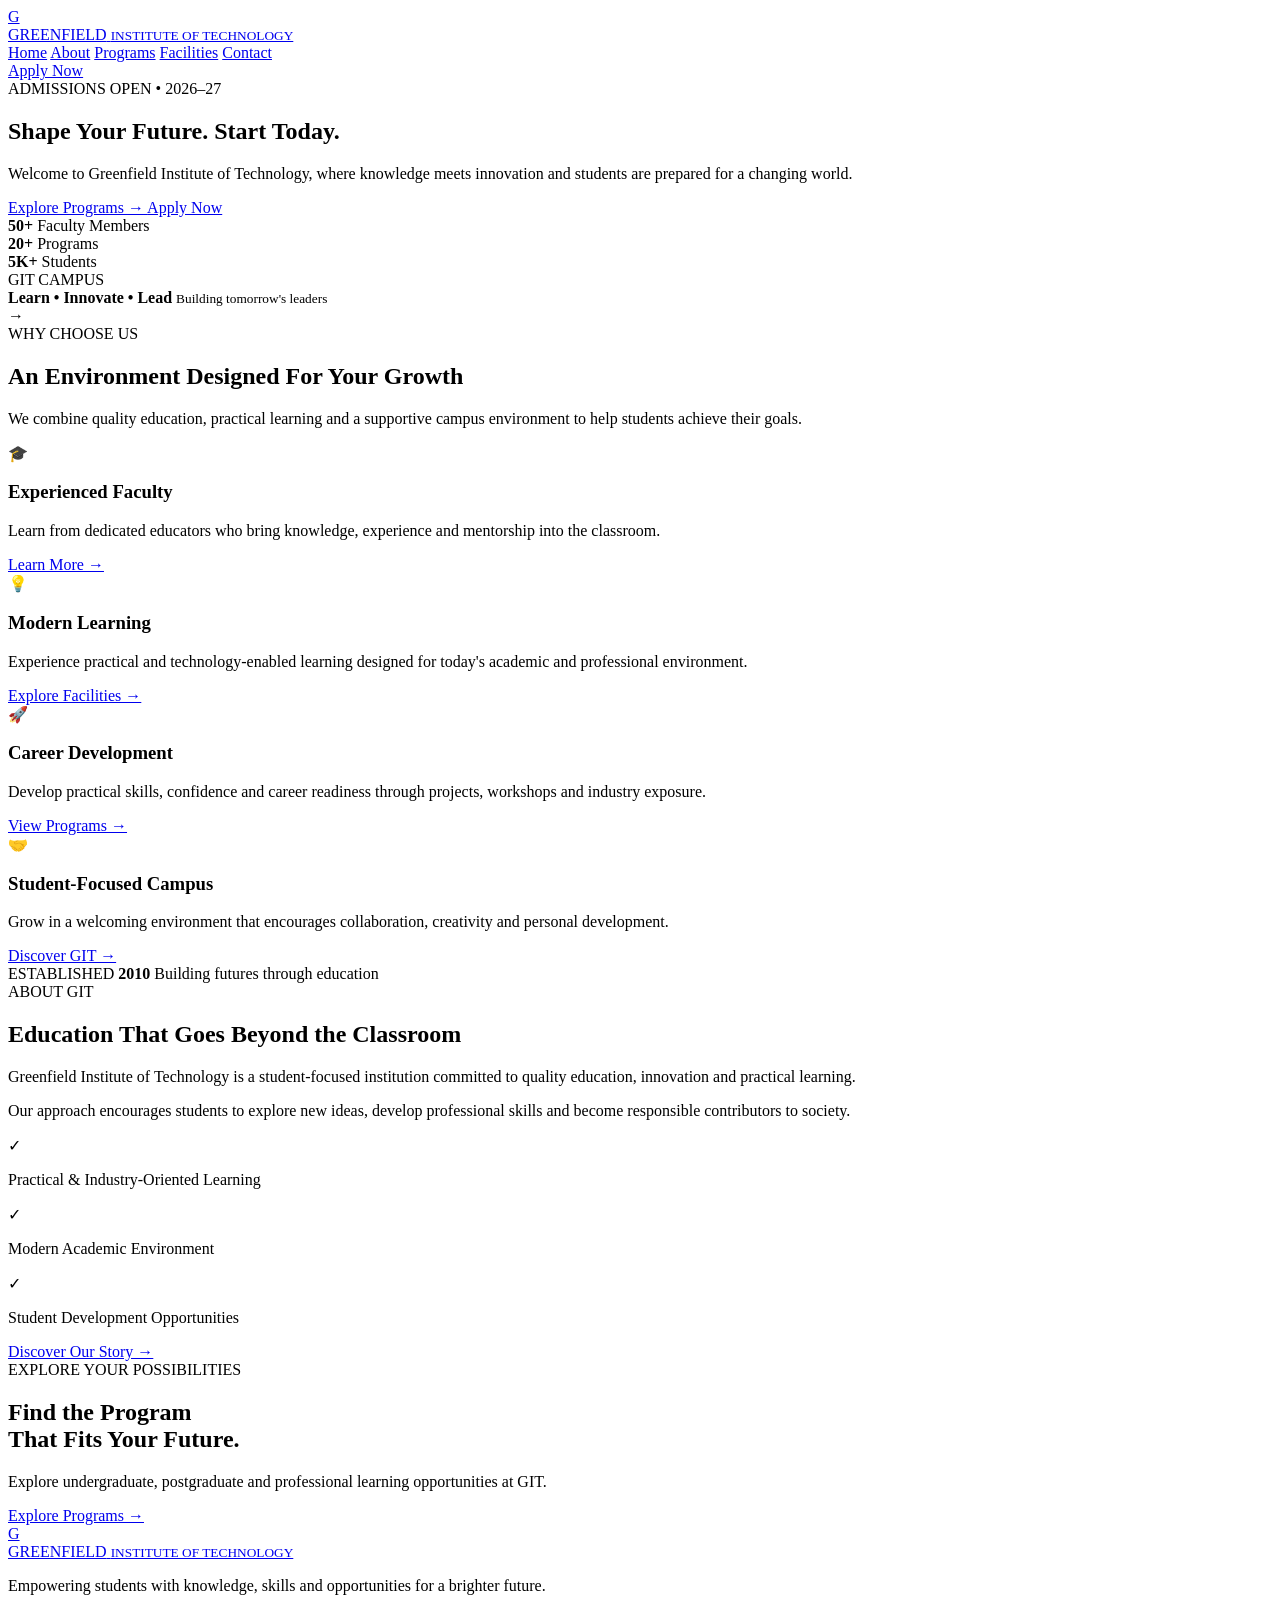
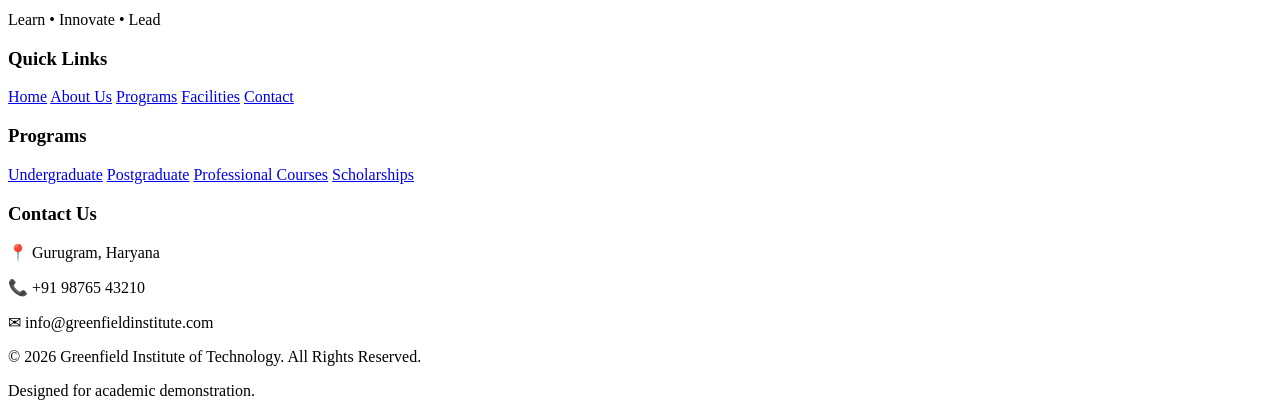
==== index.html @ 6196210f "Add initial HTML structure for homepage This commit adds the initial HTML structure for the Greenfie" ====
<!DOCTYPE html>
<html lang="en">
<head>
    <meta charset="UTF-8">

    <meta name="viewport" content="width=device-width, initial-scale=1.0">

    <meta name="description"
        content="Greenfield Institute of Technology - Learn, Innovate and Lead. Explore our programs, facilities and opportunities.">

    <meta name="keywords"
        content="Greenfield Institute of Technology, college, university, admissions, education">

    <meta name="author" content="Greenfield Institute of Technology">

    <title>Greenfield Institute of Technology | Home</title>

    <!-- Google Font -->
    <link rel="preconnect" href="https://fonts.googleapis.com">
    <link rel="preconnect" href="https://fonts.gstatic.com" crossorigin>

    <link
        href="https://fonts.googleapis.com/css2?family=Inter:wght@400;500;600;700;800&family=Poppins:wght@500;600;700;800&display=swap"
        rel="stylesheet">

    <!-- CSS -->
    <link rel="stylesheet" href="css/style.css">
</head>

<body>

    <!-- ================= HEADER ================= -->

    <header class="header">

        <div class="container navbar">

            <!-- Logo -->
            <a href="index.html" class="logo">

                <div class="logo-icon">
                    G
                </div>

                <div class="logo-text">
                    <span>GREENFIELD</span>
                    <small>INSTITUTE OF TECHNOLOGY</small>
                </div>

            </a>


            <!-- Navigation -->
            <nav class="nav-menu">

                <a href="index.html" class="active">Home</a>

                <a href="about.html">About</a>

                <a href="programs.html">Programs</a>

                <a href="facilities.html">Facilities</a>

                <a href="contact.html">Contact</a>

            </nav>


            <!-- CTA -->
            <a href="contact.html" class="nav-button">
                Apply Now
            </a>

        </div>

    </header>


    <!-- ================= HERO SECTION ================= -->

    <main>

        <section class="hero">

            <div class="hero-background-shape shape-one"></div>
            <div class="hero-background-shape shape-two"></div>

            <div class="container hero-content">

                <!-- Hero Text -->

                <div class="hero-text">

                    <span class="hero-label">
                        ADMISSIONS OPEN • 2026–27
                    </span>

                    <h1>
                        Shape Your Future.
                        <span>Start Today.</span>
                    </h1>

                    <p>
                        Welcome to Greenfield Institute of Technology,
                        where knowledge meets innovation and students
                        are prepared for a changing world.
                    </p>

                    <div class="hero-buttons">

                        <a href="programs.html" class="btn btn-primary">
                            Explore Programs
                            <span>→</span>
                        </a>

                        <a href="contact.html" class="btn btn-secondary">
                            Apply Now
                        </a>

                    </div>


                    <!-- Small Stats -->

                    <div class="hero-stats">

                        <div>
                            <strong>50+</strong>
                            <span>Faculty Members</span>
                        </div>

                        <div>
                            <strong>20+</strong>
                            <span>Programs</span>
                        </div>

                        <div>
                            <strong>5K+</strong>
                            <span>Students</span>
                        </div>

                    </div>

                </div>


                <!-- Hero Visual -->

                <div class="hero-visual">

                    <div class="visual-card">

                        <div class="visual-top">

                            <span class="campus-tag">
                                GIT CAMPUS
                            </span>

                            <span class="campus-dot"></span>

                        </div>


                        <div class="campus-illustration">

                            <div class="building building-main">

                                <div class="building-roof"></div>

                                <div class="building-windows">

                                    <span></span>
                                    <span></span>
                                    <span></span>

                                    <span></span>
                                    <span></span>
                                    <span></span>

                                    <span></span>
                                    <span></span>
                                    <span></span>

                                </div>

                                <div class="building-door"></div>

                            </div>


                            <div class="building building-side">

                                <div class="side-window"></div>
                                <div class="side-window"></div>
                                <div class="side-window"></div>

                            </div>


                            <div class="tree tree-one"></div>
                            <div class="tree tree-two"></div>

                            <div class="ground"></div>

                        </div>


                        <div class="visual-bottom">

                            <div>
                                <strong>Learn • Innovate • Lead</strong>
                                <small>Building tomorrow's leaders</small>
                            </div>

                            <div class="arrow-circle">
                                →
                            </div>

                        </div>

                    </div>

                </div>

            </div>

        </section>


        <!-- ================= WHY CHOOSE US ================= -->

        <section class="why-section">

            <div class="container">

                <div class="section-heading">

                    <span class="section-label">
                        WHY CHOOSE US
                    </span>

                    <h2>
                        An Environment Designed
                        <span>For Your Growth</span>
                    </h2>

                    <p>
                        We combine quality education, practical learning
                        and a supportive campus environment to help students
                        achieve their goals.
                    </p>

                </div>


                <div class="feature-grid">


                    <!-- Feature 1 -->

                    <article class="feature-card">

                        <div class="feature-icon">
                            🎓
                        </div>

                        <h3>
                            Experienced Faculty
                        </h3>

                        <p>
                            Learn from dedicated educators who bring
                            knowledge, experience and mentorship into
                            the classroom.
                        </p>

                        <a href="about.html">
                            Learn More →
                        </a>

                    </article>


                    <!-- Feature 2 -->

                    <article class="feature-card">

                        <div class="feature-icon">
                            💡
                        </div>

                        <h3>
                            Modern Learning
                        </h3>

                        <p>
                            Experience practical and technology-enabled
                            learning designed for today's academic
                            and professional environment.
                        </p>

                        <a href="facilities.html">
                            Explore Facilities →
                        </a>

                    </article>


                    <!-- Feature 3 -->

                    <article class="feature-card">

                        <div class="feature-icon">
                            🚀
                        </div>

                        <h3>
                            Career Development
                        </h3>

                        <p>
                            Develop practical skills, confidence and
                            career readiness through projects,
                            workshops and industry exposure.
                        </p>

                        <a href="programs.html">
                            View Programs →
                        </a>

                    </article>


                    <!-- Feature 4 -->

                    <article class="feature-card">

                        <div class="feature-icon">
                            🤝
                        </div>

                        <h3>
                            Student-Focused Campus
                        </h3>

                        <p>
                            Grow in a welcoming environment that
                            encourages collaboration, creativity
                            and personal development.
                        </p>

                        <a href="about.html">
                            Discover GIT →
                        </a>

                    </article>

                </div>

            </div>

        </section>


        <!-- ================= ABOUT PREVIEW ================= -->

        <section class="about-preview">

            <div class="container about-grid">


                <div class="about-visual">

                    <div class="about-box">

                        <span class="about-small">
                            ESTABLISHED
                        </span>

                        <strong>
                            2010
                        </strong>

                        <span>
                            Building futures through education
                        </span>

                    </div>

                    <div class="about-circle circle-one"></div>
                    <div class="about-circle circle-two"></div>

                </div>


                <div class="about-content">

                    <span class="section-label">
                        ABOUT GIT
                    </span>

                    <h2>
                        Education That Goes
                        <span>Beyond the Classroom</span>
                    </h2>

                    <p>
                        Greenfield Institute of Technology is a
                        student-focused institution committed to
                        quality education, innovation and practical
                        learning.
                    </p>

                    <p>
                        Our approach encourages students to explore
                        new ideas, develop professional skills and
                        become responsible contributors to society.
                    </p>


                    <div class="about-points">

                        <div>
                            <span>✓</span>
                            <p>Practical & Industry-Oriented Learning</p>
                        </div>

                        <div>
                            <span>✓</span>
                            <p>Modern Academic Environment</p>
                        </div>

                        <div>
                            <span>✓</span>
                            <p>Student Development Opportunities</p>
                        </div>

                    </div>


                    <a href="about.html" class="text-button">
                        Discover Our Story →
                    </a>

                </div>

            </div>

        </section>


        <!-- ================= PROGRAMS CTA ================= -->

        <section class="program-cta">

            <div class="container">

                <div class="cta-content">

                    <div>

                        <span class="cta-label">
                            EXPLORE YOUR POSSIBILITIES
                        </span>

                        <h2>
                            Find the Program
                            <br>
                            That Fits Your Future.
                        </h2>

                        <p>
                            Explore undergraduate, postgraduate and
                            professional learning opportunities at GIT.
                        </p>

                    </div>

                    <a href="programs.html" class="cta-button">
                        Explore Programs →
                    </a>

                </div>

            </div>

        </section>

    </main>


    <!-- ================= FOOTER ================= -->

    <footer class="footer">

        <div class="container footer-grid">


            <!-- College -->

            <div class="footer-brand">

                <a href="index.html" class="logo footer-logo">

                    <div class="logo-icon">
                        G
                    </div>

                    <div class="logo-text">
                        <span>GREENFIELD</span>
                        <small>INSTITUTE OF TECHNOLOGY</small>
                    </div>

                </a>

                <p>
                    Empowering students with knowledge,
                    skills and opportunities for a brighter future.
                </p>

                <span class="footer-tagline">
                    Learn • Innovate • Lead
                </span>

            </div>


            <!-- Quick Links -->

            <div class="footer-column">

                <h3>
                    Quick Links
                </h3>

                <a href="index.html">Home</a>
                <a href="about.html">About Us</a>
                <a href="programs.html">Programs</a>
                <a href="facilities.html">Facilities</a>
                <a href="contact.html">Contact</a>

            </div>


            <!-- Programs -->

            <div class="footer-column">

                <h3>
                    Programs
                </h3>

                <a href="programs.html">Undergraduate</a>
                <a href="programs.html">Postgraduate</a>
                <a href="programs.html">Professional Courses</a>
                <a href="programs.html">Scholarships</a>

            </div>


            <!-- Contact -->

            <div class="footer-column">

                <h3>
                    Contact Us
                </h3>

                <p>
                    📍 Gurugram, Haryana
                </p>

                <p>
                    📞 +91 98765 43210
                </p>

                <p>
                    ✉ info@greenfieldinstitute.com
                </p>

            </div>

        </div>


        <div class="footer-bottom">

            <div class="container">

                <p>
                    © 2026 Greenfield Institute of Technology.
                    All Rights Reserved.
                </p>

                <p>
                    Designed for academic demonstration.
                </p>

            </div>

        </div>

    </footer>

</body>
</html>
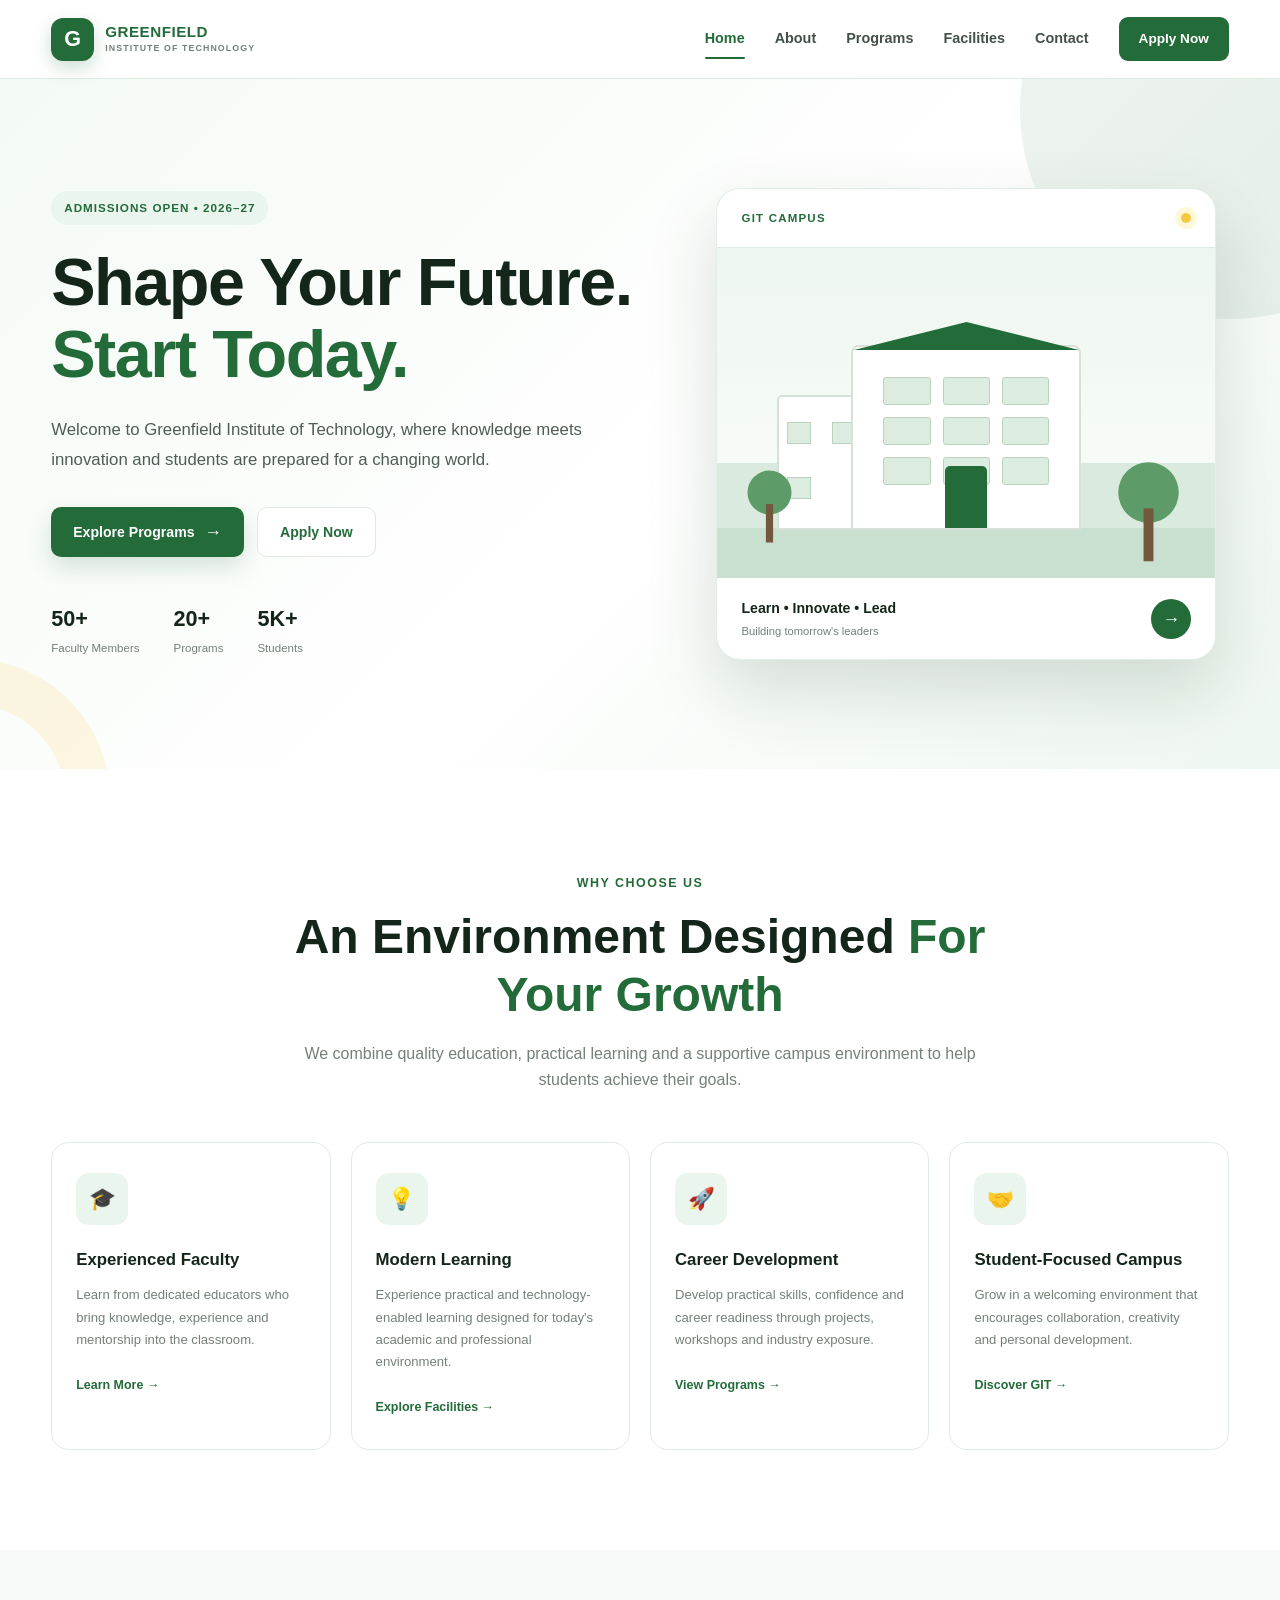
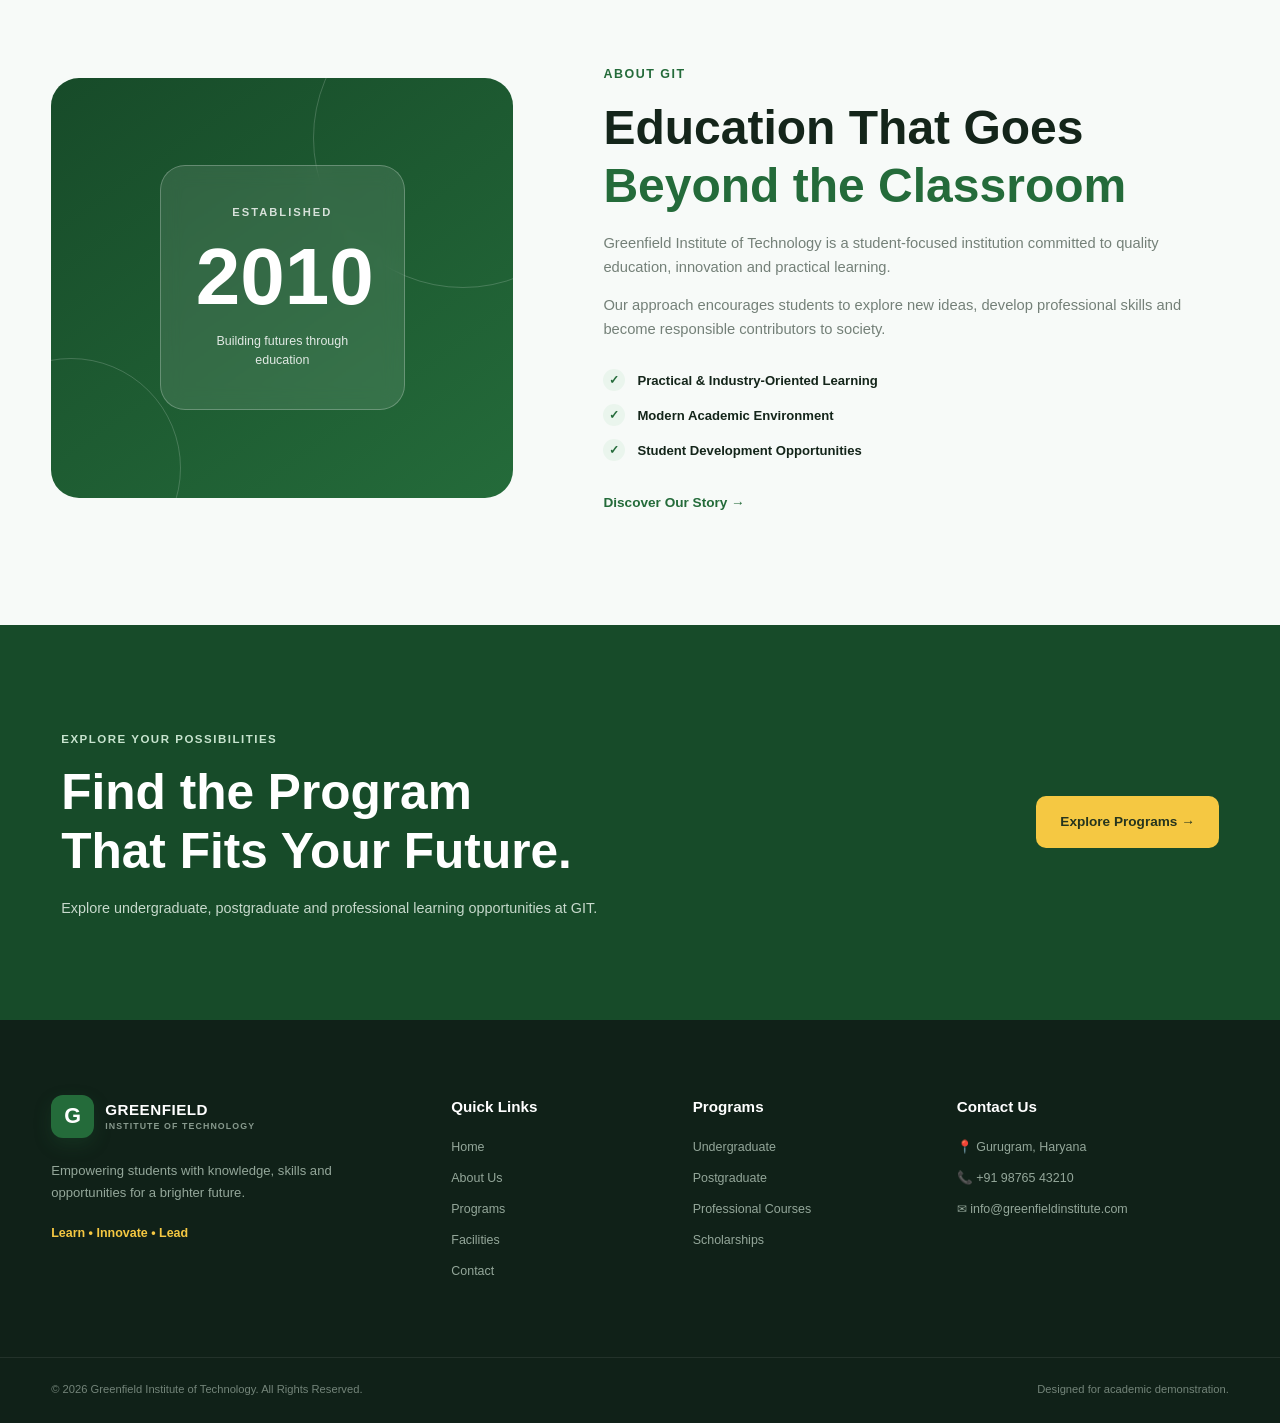
==== commit e8e98ee7: "Update stylesheet link in index.html" ====
--- a/index.html
+++ b/index.html
@@ -24,7 +24,7 @@
         rel="stylesheet">
 
     <!-- CSS -->
-    <link rel="stylesheet" href="css/style.css">
+    <link rel="stylesheet" href="style.css">
 </head>
 
 <body>
--- a/style.css
+++ b/style.css
@@ -0,0 +1,1870 @@
+/* =====================================================
+   GREENFIELD INSTITUTE OF TECHNOLOGY
+   Main Website Stylesheet
+   ===================================================== */
+
+
+/* ================= ROOT ================= */
+
+:root {
+
+    --primary: #246b3a;
+    --primary-dark: #174b29;
+    --primary-light: #eaf5ed;
+
+    --accent: #f5c842;
+    --accent-light: #fff8d8;
+
+    --dark: #14251a;
+    --text: #4f5d54;
+    --muted: #748078;
+
+    --white: #ffffff;
+    --light: #f7faf8;
+    --border: #e1e9e3;
+
+    --shadow: 0 15px 40px rgba(20, 55, 30, 0.10);
+
+    --radius: 18px;
+
+    --container: 1180px;
+}
+
+
+/* ================= RESET ================= */
+
+* {
+    margin: 0;
+    padding: 0;
+    box-sizing: border-box;
+}
+
+
+html {
+    scroll-behavior: smooth;
+}
+
+
+body {
+    font-family: "Inter", sans-serif;
+    color: var(--text);
+    background: var(--white);
+    line-height: 1.6;
+}
+
+
+a {
+    text-decoration: none;
+    color: inherit;
+}
+
+
+img {
+    max-width: 100%;
+    display: block;
+}
+
+
+button,
+a {
+    -webkit-tap-highlight-color: transparent;
+}
+
+
+/* ================= COMMON ================= */
+
+.container {
+    width: min(92%, var(--container));
+    margin: 0 auto;
+}
+
+
+.section-label {
+    display: inline-block;
+
+    color: var(--primary);
+
+    font-size: 0.78rem;
+    font-weight: 800;
+
+    letter-spacing: 1.5px;
+
+    margin-bottom: 14px;
+}
+
+
+.section-heading {
+    max-width: 700px;
+    margin: 0 auto 50px;
+
+    text-align: center;
+}
+
+
+.section-heading h2,
+.about-content h2 {
+
+    font-family: "Poppins", sans-serif;
+
+    color: var(--dark);
+
+    font-size: clamp(2rem, 4vw, 3rem);
+
+    line-height: 1.2;
+
+    margin-bottom: 18px;
+}
+
+
+.section-heading h2 span,
+.about-content h2 span {
+
+    color: var(--primary);
+}
+
+
+.section-heading p {
+    color: var(--muted);
+    font-size: 1rem;
+}
+
+
+/* ================= HEADER ================= */
+
+.header {
+
+    position: sticky;
+    top: 0;
+
+    z-index: 1000;
+
+    background: rgba(255, 255, 255, 0.96);
+
+    border-bottom: 1px solid var(--border);
+
+    backdrop-filter: blur(12px);
+}
+
+
+.navbar {
+
+    min-height: 78px;
+
+    display: flex;
+
+    align-items: center;
+
+    justify-content: space-between;
+
+    gap: 30px;
+}
+
+
+/* Logo */
+
+.logo {
+
+    display: flex;
+
+    align-items: center;
+
+    gap: 11px;
+
+    flex-shrink: 0;
+}
+
+
+.logo-icon {
+
+    width: 43px;
+    height: 43px;
+
+    border-radius: 12px;
+
+    display: grid;
+    place-items: center;
+
+    background: var(--primary);
+
+    color: var(--white);
+
+    font-family: "Poppins", sans-serif;
+
+    font-size: 1.35rem;
+    font-weight: 800;
+
+    box-shadow: 0 7px 18px rgba(36, 107, 58, 0.22);
+}
+
+
+.logo-text {
+
+    display: flex;
+
+    flex-direction: column;
+
+    line-height: 1.05;
+}
+
+
+.logo-text span {
+
+    color: var(--primary);
+
+    font-family: "Poppins", sans-serif;
+
+    font-size: 0.95rem;
+
+    font-weight: 800;
+
+    letter-spacing: 0.5px;
+}
+
+
+.logo-text small {
+
+    color: var(--muted);
+
+    font-size: 0.55rem;
+
+    font-weight: 700;
+
+    letter-spacing: 1.1px;
+
+    margin-top: 4px;
+}
+
+
+/* Navigation */
+
+.nav-menu {
+
+    display: flex;
+
+    align-items: center;
+
+    justify-content: center;
+
+    gap: 30px;
+
+    margin-left: auto;
+}
+
+
+.nav-menu a {
+
+    position: relative;
+
+    color: #445149;
+
+    font-size: 0.9rem;
+
+    font-weight: 600;
+
+    padding: 8px 0;
+
+    transition: 0.3s ease;
+}
+
+
+.nav-menu a:hover,
+.nav-menu a.active {
+
+    color: var(--primary);
+}
+
+
+.nav-menu a.active::after {
+
+    content: "";
+
+    position: absolute;
+
+    left: 0;
+    right: 0;
+
+    bottom: 0;
+
+    height: 2px;
+
+    background: var(--primary);
+
+    border-radius: 5px;
+}
+
+
+/* Header button */
+
+.nav-button {
+
+    display: inline-flex;
+
+    align-items: center;
+    justify-content: center;
+
+    padding: 11px 20px;
+
+    border-radius: 9px;
+
+    background: var(--primary);
+
+    color: var(--white);
+
+    font-size: 0.85rem;
+
+    font-weight: 700;
+
+    transition: 0.3s ease;
+}
+
+
+.nav-button:hover {
+
+    background: var(--primary-dark);
+
+    transform: translateY(-2px);
+}
+
+
+/* ================= HERO ================= */
+
+.hero {
+
+    position: relative;
+
+    overflow: hidden;
+
+    min-height: 690px;
+
+    display: flex;
+
+    align-items: center;
+
+    background:
+        linear-gradient(
+            135deg,
+            #f4faf5 0%,
+            #ffffff 55%,
+            #edf7ef 100%
+        );
+}
+
+
+.hero-background-shape {
+
+    position: absolute;
+
+    border-radius: 50%;
+
+    pointer-events: none;
+}
+
+
+.shape-one {
+
+    width: 420px;
+    height: 420px;
+
+    right: -160px;
+    top: -180px;
+
+    background: rgba(36, 107, 58, 0.08);
+}
+
+
+.shape-two {
+
+    width: 280px;
+    height: 280px;
+
+    left: -170px;
+    bottom: -170px;
+
+    border: 45px solid rgba(245, 200, 66, 0.15);
+}
+
+
+.hero-content {
+
+    position: relative;
+
+    z-index: 2;
+
+    display: grid;
+
+    grid-template-columns: 1fr 0.9fr;
+
+    align-items: center;
+
+    gap: 70px;
+
+    padding: 80px 0;
+}
+
+
+/* Hero text */
+
+.hero-label {
+
+    display: inline-flex;
+
+    align-items: center;
+
+    padding: 8px 13px;
+
+    border-radius: 50px;
+
+    background: var(--primary-light);
+
+    color: var(--primary);
+
+    font-size: 0.73rem;
+
+    font-weight: 800;
+
+    letter-spacing: 1px;
+
+    margin-bottom: 22px;
+}
+
+
+.hero-text h1 {
+
+    max-width: 650px;
+
+    color: var(--dark);
+
+    font-family: "Poppins", sans-serif;
+
+    font-size: clamp(2.8rem, 5.2vw, 4.7rem);
+
+    line-height: 1.08;
+
+    letter-spacing: -1.5px;
+
+    margin-bottom: 24px;
+}
+
+
+.hero-text h1 span {
+
+    display: block;
+
+    color: var(--primary);
+}
+
+
+.hero-text > p {
+
+    max-width: 590px;
+
+    color: var(--text);
+
+    font-size: 1.05rem;
+
+    line-height: 1.8;
+
+    margin-bottom: 32px;
+}
+
+
+/* Hero buttons */
+
+.hero-buttons {
+
+    display: flex;
+
+    align-items: center;
+
+    gap: 13px;
+
+    flex-wrap: wrap;
+
+    margin-bottom: 45px;
+}
+
+
+.btn {
+
+    display: inline-flex;
+
+    align-items: center;
+    justify-content: center;
+
+    gap: 10px;
+
+    min-height: 50px;
+
+    padding: 0 22px;
+
+    border-radius: 10px;
+
+    font-size: 0.88rem;
+
+    font-weight: 700;
+
+    transition: 0.3s ease;
+}
+
+
+.btn-primary {
+
+    background: var(--primary);
+
+    color: var(--white);
+
+    box-shadow: 0 10px 25px rgba(36, 107, 58, 0.18);
+}
+
+
+.btn-primary:hover {
+
+    background: var(--primary-dark);
+
+    transform: translateY(-3px);
+}
+
+
+.btn-secondary {
+
+    border: 1px solid var(--border);
+
+    background: var(--white);
+
+    color: var(--primary);
+}
+
+
+.btn-secondary:hover {
+
+    border-color: var(--primary);
+
+    transform: translateY(-3px);
+}
+
+
+.btn-primary span {
+
+    font-size: 1.1rem;
+}
+
+
+/* Hero statistics */
+
+.hero-stats {
+
+    display: flex;
+
+    gap: 34px;
+}
+
+
+.hero-stats div {
+
+    display: flex;
+
+    flex-direction: column;
+}
+
+
+.hero-stats strong {
+
+    color: var(--dark);
+
+    font-family: "Poppins", sans-serif;
+
+    font-size: 1.35rem;
+}
+
+
+.hero-stats span {
+
+    color: var(--muted);
+
+    font-size: 0.72rem;
+
+    margin-top: 2px;
+}
+
+
+/* ================= HERO VISUAL ================= */
+
+.hero-visual {
+
+    display: flex;
+
+    justify-content: center;
+}
+
+
+.visual-card {
+
+    width: min(100%, 500px);
+
+    overflow: hidden;
+
+    background: var(--white);
+
+    border: 1px solid rgba(36, 107, 58, 0.12);
+
+    border-radius: 24px;
+
+    box-shadow: 0 30px 70px rgba(21, 61, 32, 0.16);
+}
+
+
+.visual-top {
+
+    display: flex;
+
+    justify-content: space-between;
+
+    align-items: center;
+
+    padding: 20px 24px;
+
+    border-bottom: 1px solid var(--border);
+}
+
+
+.campus-tag {
+
+    color: var(--primary);
+
+    font-size: 0.72rem;
+
+    font-weight: 800;
+
+    letter-spacing: 1.2px;
+}
+
+
+.campus-dot {
+
+    width: 10px;
+    height: 10px;
+
+    border-radius: 50%;
+
+    background: var(--accent);
+
+    box-shadow: 0 0 0 6px var(--accent-light);
+}
+
+
+/* Campus CSS illustration */
+
+.campus-illustration {
+
+    position: relative;
+
+    height: 330px;
+
+    overflow: hidden;
+
+    background:
+        linear-gradient(
+            to bottom,
+            #edf7ef 0%,
+            #f7fbf7 65%,
+            #dbeadf 65%,
+            #dbeadf 100%
+        );
+}
+
+
+.building {
+
+    position: absolute;
+
+    bottom: 48px;
+
+    background: var(--white);
+
+    border: 2px solid #d6e2d9;
+}
+
+
+.building-main {
+
+    width: 230px;
+    height: 185px;
+
+    left: 50%;
+
+    transform: translateX(-50%);
+
+    border-radius: 8px 8px 0 0;
+
+    z-index: 3;
+}
+
+
+.building-roof {
+
+    position: absolute;
+
+    top: -25px;
+    left: -12px;
+
+    width: 250px;
+    height: 28px;
+
+    background: var(--primary);
+
+    clip-path: polygon(5% 100%, 50% 0, 95% 100%);
+}
+
+
+.building-windows {
+
+    display: grid;
+
+    grid-template-columns: repeat(3, 1fr);
+
+    gap: 12px;
+
+    padding: 30px;
+}
+
+
+.building-windows span {
+
+    height: 28px;
+
+    border-radius: 3px;
+
+    background: #dcece0;
+
+    border: 1px solid #b9d3bf;
+}
+
+
+.building-door {
+
+    position: absolute;
+
+    bottom: 0;
+    left: 50%;
+
+    transform: translateX(-50%);
+
+    width: 42px;
+    height: 62px;
+
+    border-radius: 5px 5px 0 0;
+
+    background: var(--primary);
+}
+
+
+.building-side {
+
+    width: 110px;
+    height: 135px;
+
+    left: 12%;
+
+    bottom: 48px;
+
+    z-index: 2;
+
+    border-radius: 5px 5px 0 0;
+}
+
+
+.side-window {
+
+    width: 24px;
+    height: 22px;
+
+    display: inline-block;
+
+    margin: 25px 8px 0;
+
+    background: #dcece0;
+
+    border: 1px solid #b9d3bf;
+}
+
+
+/* Trees */
+
+.tree {
+
+    position: absolute;
+
+    width: 55px;
+    height: 55px;
+
+    border-radius: 50%;
+
+    background: #5d9b69;
+
+    bottom: 58px;
+
+    z-index: 4;
+}
+
+
+.tree::after {
+
+    content: "";
+
+    position: absolute;
+
+    width: 9px;
+    height: 48px;
+
+    background: #74583e;
+
+    bottom: -35px;
+
+    left: 23px;
+}
+
+
+.tree-one {
+
+    left: 5%;
+
+    transform: scale(0.8);
+}
+
+
+.tree-two {
+
+    right: 8%;
+
+    transform: scale(1.1);
+}
+
+
+/* Ground */
+
+.ground {
+
+    position: absolute;
+
+    left: 0;
+    right: 0;
+
+    bottom: 0;
+
+    height: 50px;
+
+    background: #c9dfcf;
+}
+
+
+/* Visual bottom */
+
+.visual-bottom {
+
+    display: flex;
+
+    align-items: center;
+
+    justify-content: space-between;
+
+    padding: 19px 24px;
+}
+
+
+.visual-bottom div:first-child {
+
+    display: flex;
+
+    flex-direction: column;
+}
+
+
+.visual-bottom strong {
+
+    color: var(--dark);
+
+    font-size: 0.88rem;
+}
+
+
+.visual-bottom small {
+
+    color: var(--muted);
+
+    font-size: 0.7rem;
+
+    margin-top: 3px;
+}
+
+
+.arrow-circle {
+
+    width: 40px;
+    height: 40px;
+
+    display: grid;
+    place-items: center;
+
+    border-radius: 50%;
+
+    background: var(--primary);
+
+    color: var(--white);
+
+    font-size: 1.1rem;
+}
+
+
+/* ================= WHY SECTION ================= */
+
+.why-section {
+
+    padding: 100px 0;
+
+    background: var(--white);
+}
+
+
+.feature-grid {
+
+    display: grid;
+
+    grid-template-columns: repeat(4, 1fr);
+
+    gap: 20px;
+}
+
+
+.feature-card {
+
+    padding: 30px 24px;
+
+    border: 1px solid var(--border);
+
+    border-radius: var(--radius);
+
+    background: var(--white);
+
+    transition: 0.35s ease;
+}
+
+
+.feature-card:hover {
+
+    transform: translateY(-8px);
+
+    border-color: rgba(36, 107, 58, 0.25);
+
+    box-shadow: var(--shadow);
+}
+
+
+.feature-icon {
+
+    width: 52px;
+    height: 52px;
+
+    display: grid;
+    place-items: center;
+
+    margin-bottom: 22px;
+
+    border-radius: 13px;
+
+    background: var(--primary-light);
+
+    font-size: 1.35rem;
+}
+
+
+.feature-card h3 {
+
+    color: var(--dark);
+
+    font-family: "Poppins", sans-serif;
+
+    font-size: 1.05rem;
+
+    margin-bottom: 10px;
+}
+
+
+.feature-card p {
+
+    color: var(--muted);
+
+    font-size: 0.82rem;
+
+    line-height: 1.7;
+
+    margin-bottom: 20px;
+}
+
+
+.feature-card a {
+
+    color: var(--primary);
+
+    font-size: 0.78rem;
+
+    font-weight: 800;
+}
+
+
+.feature-card a:hover {
+
+    text-decoration: underline;
+}
+
+
+/* ================= ABOUT PREVIEW ================= */
+
+.about-preview {
+
+    padding: 110px 0;
+
+    background: var(--light);
+}
+
+
+.about-grid {
+
+    display: grid;
+
+    grid-template-columns: 0.85fr 1.15fr;
+
+    align-items: center;
+
+    gap: 90px;
+}
+
+
+/* About visual */
+
+.about-visual {
+
+    position: relative;
+
+    min-height: 420px;
+
+    display: grid;
+
+    place-items: center;
+
+    overflow: hidden;
+
+    border-radius: 28px;
+
+    background:
+        linear-gradient(
+            145deg,
+            var(--primary-dark),
+            var(--primary)
+        );
+}
+
+
+.about-box {
+
+    position: relative;
+
+    z-index: 3;
+
+    width: 245px;
+    min-height: 245px;
+
+    padding: 35px;
+
+    display: flex;
+
+    flex-direction: column;
+
+    justify-content: center;
+
+    border-radius: 25px;
+
+    background: rgba(255,255,255,0.10);
+
+    border: 1px solid rgba(255,255,255,0.25);
+
+    color: var(--white);
+
+    backdrop-filter: blur(10px);
+
+    text-align: center;
+}
+
+
+.about-small {
+
+    font-size: 0.7rem;
+
+    letter-spacing: 2px;
+
+    font-weight: 700;
+
+    opacity: 0.8;
+}
+
+
+.about-box strong {
+
+    font-family: "Poppins", sans-serif;
+
+    font-size: 5rem;
+
+    line-height: 1;
+
+    margin: 15px 0;
+}
+
+
+.about-box > span:last-child {
+
+    font-size: 0.78rem;
+
+    opacity: 0.85;
+}
+
+
+.about-circle {
+
+    position: absolute;
+
+    border-radius: 50%;
+
+    border: 1px solid rgba(255,255,255,0.18);
+}
+
+
+.circle-one {
+
+    width: 300px;
+    height: 300px;
+
+    top: -90px;
+    right: -100px;
+}
+
+
+.circle-two {
+
+    width: 220px;
+    height: 220px;
+
+    bottom: -80px;
+    left: -90px;
+}
+
+
+/* About text */
+
+.about-content h2 {
+
+    max-width: 600px;
+}
+
+
+.about-content > p {
+
+    max-width: 650px;
+
+    color: var(--muted);
+
+    font-size: 0.92rem;
+
+    margin-bottom: 15px;
+}
+
+
+.about-points {
+
+    margin: 28px 0;
+}
+
+
+.about-points div {
+
+    display: flex;
+
+    align-items: center;
+
+    gap: 12px;
+
+    margin-bottom: 13px;
+}
+
+
+.about-points span {
+
+    width: 22px;
+    height: 22px;
+
+    display: grid;
+    place-items: center;
+
+    border-radius: 50%;
+
+    background: var(--primary-light);
+
+    color: var(--primary);
+
+    font-size: 0.75rem;
+
+    font-weight: 800;
+}
+
+
+.about-points p {
+
+    color: var(--dark);
+
+    font-size: 0.82rem;
+
+    font-weight: 600;
+}
+
+
+.text-button {
+
+    color: var(--primary);
+
+    font-size: 0.85rem;
+
+    font-weight: 800;
+}
+
+
+.text-button:hover {
+
+    text-decoration: underline;
+}
+
+
+/* ================= CTA ================= */
+
+.program-cta {
+
+    padding: 90px 0;
+
+    background: var(--primary-dark);
+}
+
+
+.cta-content {
+
+    display: flex;
+
+    align-items: center;
+
+    justify-content: space-between;
+
+    gap: 40px;
+
+    padding: 10px;
+}
+
+
+.cta-label {
+
+    color: #c8e4cf;
+
+    font-size: 0.72rem;
+
+    font-weight: 800;
+
+    letter-spacing: 1.5px;
+}
+
+
+.cta-content h2 {
+
+    color: var(--white);
+
+    font-family: "Poppins", sans-serif;
+
+    font-size: clamp(2rem, 4vw, 3.1rem);
+
+    line-height: 1.2;
+
+    margin: 12px 0 15px;
+}
+
+
+.cta-content p {
+
+    max-width: 600px;
+
+    color: #c7d9cc;
+
+    font-size: 0.9rem;
+}
+
+
+.cta-button {
+
+    flex-shrink: 0;
+
+    display: inline-flex;
+
+    align-items: center;
+
+    padding: 15px 24px;
+
+    border-radius: 10px;
+
+    background: var(--accent);
+
+    color: #26351e;
+
+    font-size: 0.85rem;
+
+    font-weight: 800;
+
+    transition: 0.3s ease;
+}
+
+
+.cta-button:hover {
+
+    transform: translateY(-3px);
+
+    box-shadow: 0 10px 25px rgba(0,0,0,0.15);
+}
+
+
+/* ================= FOOTER ================= */
+
+.footer {
+
+    background: #102118;
+
+    color: #b9c7bd;
+}
+
+
+.footer-grid {
+
+    display: grid;
+
+    grid-template-columns: 1.5fr 0.8fr 0.9fr 1.2fr;
+
+    gap: 60px;
+
+    padding: 75px 0;
+}
+
+
+.footer-logo .logo-text span {
+
+    color: var(--white);
+}
+
+
+.footer-logo .logo-text small {
+
+    color: #87998d;
+}
+
+
+.footer-brand > p {
+
+    max-width: 330px;
+
+    margin: 22px 0 15px;
+
+    color: #94a79a;
+
+    font-size: 0.82rem;
+
+    line-height: 1.7;
+}
+
+
+.footer-tagline {
+
+    color: var(--accent);
+
+    font-size: 0.78rem;
+
+    font-weight: 700;
+}
+
+
+.footer-column {
+
+    display: flex;
+
+    flex-direction: column;
+
+    gap: 11px;
+}
+
+
+.footer-column h3 {
+
+    color: var(--white);
+
+    font-family: "Poppins", sans-serif;
+
+    font-size: 0.95rem;
+
+    margin-bottom: 8px;
+}
+
+
+.footer-column a,
+.footer-column p {
+
+    color: #94a79a;
+
+    font-size: 0.78rem;
+
+    transition: 0.25s ease;
+}
+
+
+.footer-column a:hover {
+
+    color: var(--white);
+
+    transform: translateX(3px);
+}
+
+
+.footer-bottom {
+
+    border-top: 1px solid rgba(255,255,255,0.08);
+}
+
+
+.footer-bottom .container {
+
+    min-height: 65px;
+
+    display: flex;
+
+    align-items: center;
+
+    justify-content: space-between;
+
+    gap: 20px;
+}
+
+
+.footer-bottom p {
+
+    color: #738479;
+
+    font-size: 0.7rem;
+}
+
+
+/* ================= TABLET ================= */
+
+@media (max-width: 1000px) {
+
+    .nav-menu {
+        gap: 17px;
+    }
+
+
+    .hero-content {
+
+        grid-template-columns: 1fr;
+
+        gap: 60px;
+
+        text-align: center;
+    }
+
+
+    .hero-text > p {
+
+        margin-left: auto;
+        margin-right: auto;
+    }
+
+
+    .hero-buttons,
+    .hero-stats {
+
+        justify-content: center;
+    }
+
+
+    .hero-visual {
+
+        max-width: 600px;
+
+        width: 100%;
+
+        margin: auto;
+    }
+
+
+    .feature-grid {
+
+        grid-template-columns: repeat(2, 1fr);
+    }
+
+
+    .about-grid {
+
+        grid-template-columns: 1fr;
+
+        gap: 55px;
+    }
+
+
+    .about-visual {
+
+        max-width: 650px;
+
+        width: 100%;
+
+        margin: auto;
+    }
+
+
+    .about-content {
+
+        text-align: center;
+    }
+
+
+    .about-content h2 {
+
+        margin-left: auto;
+        margin-right: auto;
+    }
+
+
+    .about-content > p {
+
+        margin-left: auto;
+        margin-right: auto;
+    }
+
+
+    .about-points {
+
+        display: inline-block;
+
+        text-align: left;
+    }
+
+
+    .footer-grid {
+
+        grid-template-columns: repeat(2, 1fr);
+    }
+}
+
+
+/* ================= MOBILE ================= */
+
+@media (max-width: 720px) {
+
+    .navbar {
+
+        min-height: auto;
+
+        padding: 15px 0;
+
+        flex-wrap: wrap;
+
+        gap: 15px;
+    }
+
+
+    .nav-menu {
+
+        order: 3;
+
+        width: 100%;
+
+        justify-content: center;
+
+        flex-wrap: wrap;
+
+        gap: 8px 18px;
+
+        padding-top: 8px;
+    }
+
+
+    .nav-menu a {
+
+        font-size: 0.78rem;
+    }
+
+
+    .nav-button {
+
+        padding: 9px 15px;
+
+        font-size: 0.76rem;
+    }
+
+
+    .logo-text span {
+
+        font-size: 0.8rem;
+    }
+
+
+    .logo-text small {
+
+        font-size: 0.46rem;
+    }
+
+
+    .hero {
+
+        min-height: auto;
+    }
+
+
+    .hero-content {
+
+        padding: 65px 0;
+    }
+
+
+    .hero-text h1 {
+
+        font-size: clamp(2.35rem, 12vw, 3.4rem);
+
+        letter-spacing: -1px;
+    }
+
+
+    .hero-text > p {
+
+        font-size: 0.9rem;
+    }
+
+
+    .hero-buttons {
+
+        flex-direction: column;
+
+        width: 100%;
+    }
+
+
+    .btn {
+
+        width: min(100%, 280px);
+    }
+
+
+    .hero-stats {
+
+        gap: 20px;
+
+        flex-wrap: wrap;
+    }
+
+
+    .hero-stats strong {
+
+        font-size: 1.1rem;
+    }
+
+
+    .campus-illustration {
+
+        height: 260px;
+    }
+
+
+    .building-main {
+
+        width: 180px;
+        height: 150px;
+    }
+
+
+    .building-roof {
+
+        width: 198px;
+    }
+
+
+    .building-windows {
+
+        gap: 8px;
+
+        padding: 22px;
+    }
+
+
+    .building-windows span {
+
+        height: 23px;
+    }
+
+
+    .building-door {
+
+        width: 34px;
+        height: 50px;
+    }
+
+
+    .building-side {
+
+        width: 85px;
+        height: 110px;
+
+        left: 5%;
+    }
+
+
+    .side-window {
+
+        width: 18px;
+        height: 18px;
+
+        margin: 20px 5px 0;
+    }
+
+
+    .feature-grid {
+
+        grid-template-columns: 1fr;
+    }
+
+
+    .why-section,
+    .about-preview {
+
+        padding: 75px 0;
+    }
+
+
+    .about-visual {
+
+        min-height: 340px;
+    }
+
+
+    .about-box {
+
+        width: 210px;
+
+        min-height: 210px;
+    }
+
+
+    .about-box strong {
+
+        font-size: 4rem;
+    }
+
+
+    .cta-content {
+
+        flex-direction: column;
+
+        align-items: flex-start;
+    }
+
+
+    .cta-button {
+
+        width: 100%;
+
+        justify-content: center;
+    }
+
+
+    .footer-grid {
+
+        grid-template-columns: 1fr;
+
+        gap: 40px;
+
+        padding: 55px 0;
+    }
+
+
+    .footer-bottom .container {
+
+        flex-direction: column;
+
+        justify-content: center;
+
+        text-align: center;
+
+        padding: 18px 0;
+    }
+
+}
+
+
+/* ================= SMALL MOBILE ================= */
+
+@media (max-width: 420px) {
+
+    .logo-icon {
+
+        width: 38px;
+        height: 38px;
+
+        font-size: 1.1rem;
+    }
+
+
+    .logo-text span {
+
+        font-size: 0.7rem;
+    }
+
+
+    .hero-label {
+
+        font-size: 0.62rem;
+    }
+
+
+    .hero-text h1 {
+
+        font-size: 2.35rem;
+    }
+
+
+    .hero-stats {
+
+        gap: 13px;
+    }
+
+
+    .hero-stats div {
+
+        min-width: 75px;
+    }
+
+
+    .visual-card {
+
+        border-radius: 18px;
+    }
+
+
+    .visual-top,
+    .visual-bottom {
+
+        padding-left: 17px;
+        padding-right: 17px;
+    }
+
+
+    .feature-card {
+
+        padding: 24px 20px;
+    }
+
+}
